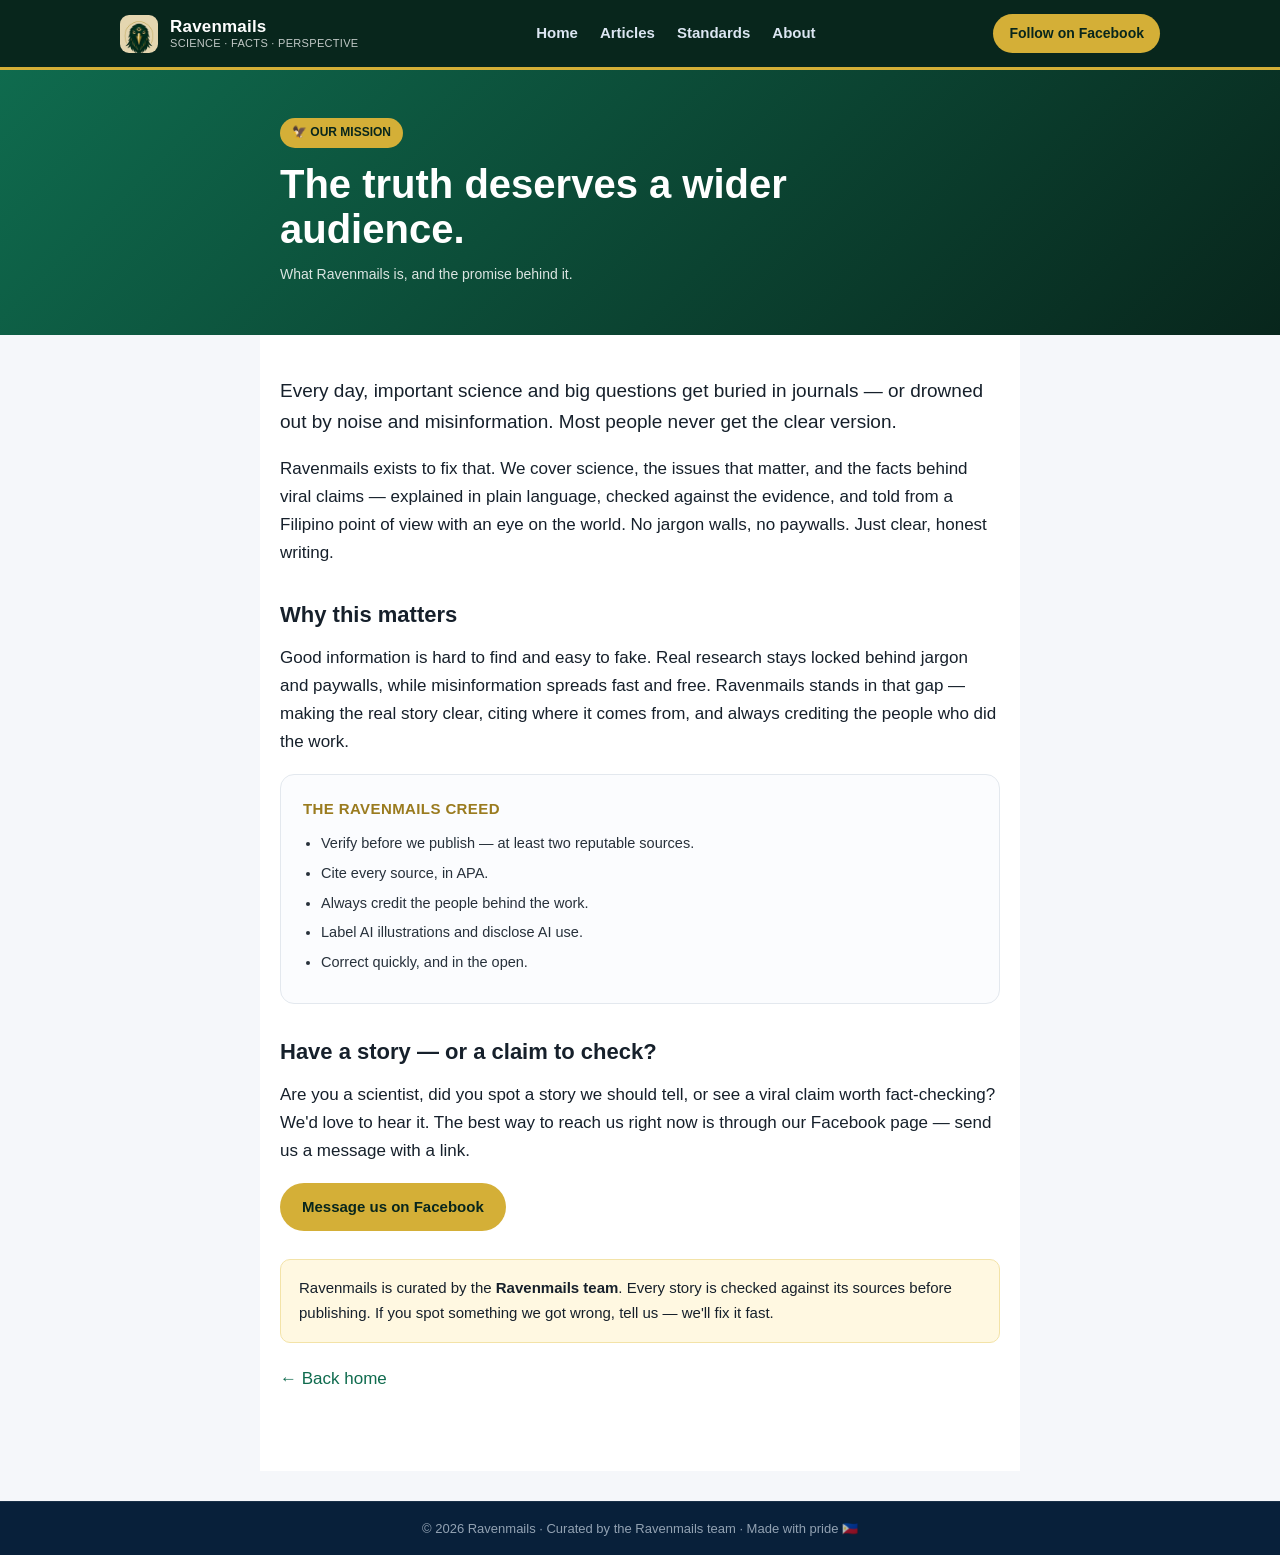
==== about.html @ c240317f "Add Ravenmails site" ====
<!DOCTYPE html>
<html lang="en">
<head>
<meta charset="UTF-8">
<meta name="viewport" content="width=device-width, initial-scale=1.0">
<title>About &amp; Mission — Ravenmails</title>
<meta name="description" content="Why Ravenmails exists: to celebrate Filipino minds advancing science and give Filipino scientists the credit they've earned.">
<link rel="icon" href="[data-uri]">
<link rel="stylesheet" href="styles.css">
</head>
<body>

<header class="site-header">
  <nav class="nav">
    <a class="brand" href="index.html">
      <span class="logo img"><img src="[data-uri]" alt="Ravenmails logo"></span>
      <span class="brand-text"><b>Ravenmails</b><small>SCIENCE · FACTS · PERSPECTIVE</small></span>
    </a>
    <div class="nav-links">
      <a href="index.html">Home</a>
      <a href="index.html#articles">Articles</a>
      <a href="editorial-standards.html">Standards</a>
      <a href="about.html">About</a>
    </div>
    <a class="nav-cta" href="https://www.facebook.com/ravenmails" target="_blank" rel="noopener">Follow on Facebook</a>
  </nav>
</header>

<section class="article-hero">
  <div class="inner">
    <span class="badge">🦅 OUR MISSION</span>
    <h1>The truth deserves a wider audience.</h1>
    <div class="meta">What Ravenmails is, and the promise behind it.</div>
  </div>
</section>

<article class="article-wrap">
  <p class="lead">Every day, important science and big questions get buried in journals — or drowned out by noise and misinformation. Most people never get the clear version.</p>

  <p>Ravenmails exists to fix that. We cover science, the issues that matter, and the facts behind viral claims — explained in plain language, checked against the evidence, and told from a Filipino point of view with an eye on the world. No jargon walls, no paywalls. Just clear, honest writing.</p>

  <h2>Why this matters</h2>
  <p>Good information is hard to find and easy to fake. Real research stays locked behind jargon and paywalls, while misinformation spreads fast and free. Ravenmails stands in that gap — making the real story clear, citing where it comes from, and always crediting the people who did the work.</p>

  <div class="creed" style="background:#fbfcfe;border:1px solid var(--line);color:var(--ink)">
    <h4 style="color:var(--red)">The Ravenmails Creed</h4>
    <ul>
      <li>Verify before we publish — at least two reputable sources.</li>
      <li>Cite every source, in APA.</li>
      <li>Always credit the people behind the work.</li>
      <li>Label AI illustrations and disclose AI use.</li>
      <li>Correct quickly, and in the open.</li>
    </ul>
  </div>

  <h2 id="submit">Have a story — or a claim to check?</h2>
  <p>Are you a scientist, did you spot a story we should tell, or see a viral claim worth fact-checking? We'd love to hear it. The best way to reach us right now is through our Facebook page — send us a message with a link.</p>
  <p><a class="btn btn-gold" href="https://www.facebook.com/ravenmails" target="_blank" rel="noopener">Message us on Facebook</a></p>

  <div class="credit-note" style="margin-top:28px">
    Ravenmails is curated by the <b>Ravenmails team</b>. Every story is checked against its sources before publishing. If you spot something we got wrong, tell us — we'll fix it fast.
  </div>

  <p style="margin-top:20px"><a href="index.html">← Back home</a></p>
</article>

<footer class="site-footer">
  <div class="copyright">© 2026 Ravenmails · Curated by the Ravenmails team · Made with pride 🇵🇭</div>
</footer>

</body>
</html>
---- styles.css ----
/* Pinoy Scientist — shared styles */
:root{
  --navy:#08261c;
  --blue:#0f6b4e;
  --red:#9a7b1f;
  --gold:#d4af37;
  --ink:#16202b;
  --muted:#5b6b7a;
  --paper:#ffffff;
  --bg:#f5f7fa;
  --line:#e3e8ee;
  --radius:14px;
  --shadow:0 6px 24px rgba(11,42,74,.08);
  --maxw:1080px;
  font-synthesis:none;
}
*{box-sizing:border-box}
html{scroll-behavior:smooth}
body{
  margin:0;
  font-family:-apple-system,BlinkMacSystemFont,"Segoe UI",Roboto,Helvetica,Arial,sans-serif;
  color:var(--ink);
  background:var(--bg);
  line-height:1.65;
  -webkit-font-smoothing:antialiased;
}
a{color:var(--blue);text-decoration:none}
a:hover{text-decoration:underline}
img{max-width:100%;display:block}

/* Header */
.site-header{
  position:sticky;top:0;z-index:50;
  background:var(--navy);
  color:#fff;
  border-bottom:3px solid var(--gold);
}
.nav{
  max-width:var(--maxw);margin:0 auto;padding:14px 20px;
  display:flex;align-items:center;justify-content:space-between;gap:16px;
}
.brand{display:flex;align-items:center;gap:12px;color:#fff;font-weight:800;letter-spacing:.2px}
.brand:hover{text-decoration:none}
.logo{
  width:38px;height:38px;border-radius:9px;flex:0 0 auto;
  background:
    radial-gradient(circle at 50% 42%, var(--gold) 0 6px, transparent 7px),
    conic-gradient(from 0deg, var(--blue), var(--red), var(--blue));
  display:grid;place-items:center;box-shadow:inset 0 0 0 2px rgba(255,255,255,.18);
}
.logo span{font-size:18px}
.brand-text{display:flex;flex-direction:column;line-height:1.1}
.brand-text b{font-size:17px}
.brand-text small{font-weight:500;opacity:.75;font-size:11px;letter-spacing:.3px}
.nav-links{display:flex;gap:22px;align-items:center}
.nav-links a{color:#dce6f2;font-weight:600;font-size:15px}
.nav-links a:hover{color:#fff;text-decoration:none}
.nav-cta{
  background:var(--gold);color:var(--navy);padding:8px 16px;border-radius:999px;font-weight:800;font-size:14px;
}
.nav-cta:hover{filter:brightness(1.05);text-decoration:none}

/* Hero */
.hero{
  background:linear-gradient(160deg,var(--navy) 0%,#0c3a2b 55%,#0a4733 100%);
  color:#fff;position:relative;overflow:hidden;
}
.hero::after{
  content:"";position:absolute;right:-120px;top:-120px;width:380px;height:380px;border-radius:50%;
  background:radial-gradient(circle,rgba(252,209,22,.22),transparent 65%);
}
.hero-inner{max-width:var(--maxw);margin:0 auto;padding:64px 20px 70px;position:relative;z-index:1}
.eyebrow{display:inline-block;background:rgba(255,255,255,.12);border:1px solid rgba(255,255,255,.25);
  padding:5px 14px;border-radius:999px;font-size:13px;font-weight:700;letter-spacing:.4px;margin-bottom:18px}
.hero h1{font-size:clamp(30px,5vw,50px);line-height:1.08;margin:0 0 16px;font-weight:850;max-width:18ch}
.hero p{font-size:clamp(16px,2.2vw,20px);max-width:60ch;opacity:.92;margin:0 0 26px}
.hero-actions{display:flex;gap:14px;flex-wrap:wrap}
.btn{display:inline-block;padding:12px 22px;border-radius:999px;font-weight:800;font-size:15px}
.btn-gold{background:var(--gold);color:var(--navy)}
.btn-gold:hover{filter:brightness(1.05);text-decoration:none}
.btn-ghost{border:1.5px solid rgba(255,255,255,.5);color:#fff}
.btn-ghost:hover{background:rgba(255,255,255,.1);text-decoration:none}

/* Sections */
.section{max-width:var(--maxw);margin:0 auto;padding:54px 20px}
.section h2{font-size:clamp(24px,3.4vw,32px);margin:0 0 6px;font-weight:820}
.section .sub{color:var(--muted);margin:0 0 28px;font-size:16px}
.kicker{color:var(--red);font-weight:800;letter-spacing:.6px;text-transform:uppercase;font-size:13px;margin:0 0 6px}

/* Pillars */
.pillars{display:grid;grid-template-columns:repeat(auto-fit,minmax(210px,1fr));gap:16px}
.pillar{background:var(--paper);border:1px solid var(--line);border-radius:var(--radius);padding:22px;box-shadow:var(--shadow)}
.pillar .ic{font-size:24px;margin-bottom:8px}
.pillar h3{margin:0 0 6px;font-size:18px}
.pillar p{margin:0;color:var(--muted);font-size:14.5px}

/* Article cards */
.cards{display:grid;grid-template-columns:repeat(auto-fill,minmax(300px,1fr));gap:22px}
.card{background:var(--paper);border:1px solid var(--line);border-radius:var(--radius);overflow:hidden;box-shadow:var(--shadow);display:flex;flex-direction:column}
.card .thumb{height:140px;background:linear-gradient(135deg,var(--blue),var(--navy));position:relative;display:grid;place-items:center;color:#fff}
.card .thumb .badge{position:absolute;top:12px;left:12px;background:var(--gold);color:var(--navy);font-weight:800;font-size:11px;padding:4px 10px;border-radius:999px}
.card .thumb .emoji{font-size:46px}
.card .body{padding:18px 20px 22px;display:flex;flex-direction:column;gap:8px;flex:1}
.card .date{color:var(--muted);font-size:13px;font-weight:600}
.card h3{margin:0;font-size:19px;line-height:1.25}
.card p{margin:0;color:var(--muted);font-size:14.5px;flex:1}
.card .read{font-weight:800;color:var(--blue);font-size:14px;margin-top:4px}
.card.soon{opacity:.72}
.card.soon .thumb{background:linear-gradient(135deg,#6b7886,#48535f)}

/* Mission band */
.band{background:var(--navy);color:#fff}
.band .section{display:grid;grid-template-columns:1.2fr .8fr;gap:34px;align-items:center}
.band h2{color:#fff}
.band p{opacity:.9}
.creed{background:rgba(255,255,255,.06);border:1px solid rgba(255,255,255,.16);border-radius:var(--radius);padding:22px}
.creed h4{margin:0 0 10px;color:var(--gold);font-size:15px;letter-spacing:.4px;text-transform:uppercase}
.creed ul{margin:0;padding-left:18px}
.creed li{margin:6px 0;font-size:14.5px;opacity:.92}

/* Article page */
.article-wrap{max-width:760px;margin:0 auto;padding:40px 20px 60px;background:var(--paper)}
.article-hero{background:linear-gradient(135deg,var(--blue),var(--navy));color:#fff}
.article-hero .inner{max-width:760px;margin:0 auto;padding:48px 20px}
.article-hero .badge{display:inline-block;background:var(--gold);color:var(--navy);font-weight:800;font-size:12px;padding:5px 12px;border-radius:999px;margin-bottom:14px}
.article-hero h1{font-size:clamp(26px,4.4vw,40px);line-height:1.12;margin:0 0 12px;max-width:24ch}
.article-hero .meta{opacity:.85;font-size:14px}
.article-wrap p{font-size:17px;margin:0 0 18px}
.article-wrap h2{font-size:22px;margin:30px 0 10px}
.article-wrap .lead{font-size:19px;color:var(--ink);font-weight:500}
.scientist{border-left:4px solid var(--gold);background:#fbfcfe;padding:14px 18px;border-radius:0 10px 10px 0;margin:0 0 18px}
.scientist b{color:var(--navy)}
.scientist .aff{color:var(--muted);font-size:14px;font-weight:600}
.sources{border-top:1px solid var(--line);margin-top:30px;padding-top:18px;color:var(--muted);font-size:14px}
.credit-note{background:#fff8e1;border:1px solid #f3e3a8;border-radius:10px;padding:16px 18px;font-size:15px;margin:22px 0}

/* Footer */
.site-footer{background:#08203a;color:#cdd9e6;margin-top:30px}
.footer-inner{max-width:var(--maxw);margin:0 auto;padding:36px 20px;display:flex;flex-wrap:wrap;gap:24px;justify-content:space-between}
.site-footer a{color:#cdd9e6}
.site-footer .tag{max-width:42ch;font-size:14px;opacity:.85}
.site-footer h4{color:#fff;margin:0 0 10px;font-size:15px}
.site-footer ul{list-style:none;margin:0;padding:0}
.site-footer li{margin:6px 0;font-size:14px}
.copyright{border-top:1px solid rgba(255,255,255,.1);text-align:center;padding:16px;font-size:13px;opacity:.7}

/* Disclaimers & references */
.disclaimer{
  background:#f3f6fa;border:1px solid var(--line);border-left:4px solid var(--blue);
  border-radius:0 10px 10px 0;padding:13px 16px;margin:14px 0;font-size:13.5px;color:var(--muted);line-height:1.55;
}
.disclaimer b{color:var(--navy)}
.refs{border-top:1px solid var(--line);margin-top:26px;padding-top:8px}
.refs h2{font-size:20px}
.refs p{font-size:14px;color:#33414f;margin:0 0 12px;padding-left:28px;text-indent:-28px;word-break:break-word}
.refs a{word-break:break-all}

/* Logo image variant */
.logo.img{background:none;box-shadow:none;overflow:hidden;padding:0}
.logo.img img{width:100%;height:100%;object-fit:cover}

@media(max-width:720px){
  .nav-links{display:none}
  .band .section{grid-template-columns:1fr}
}
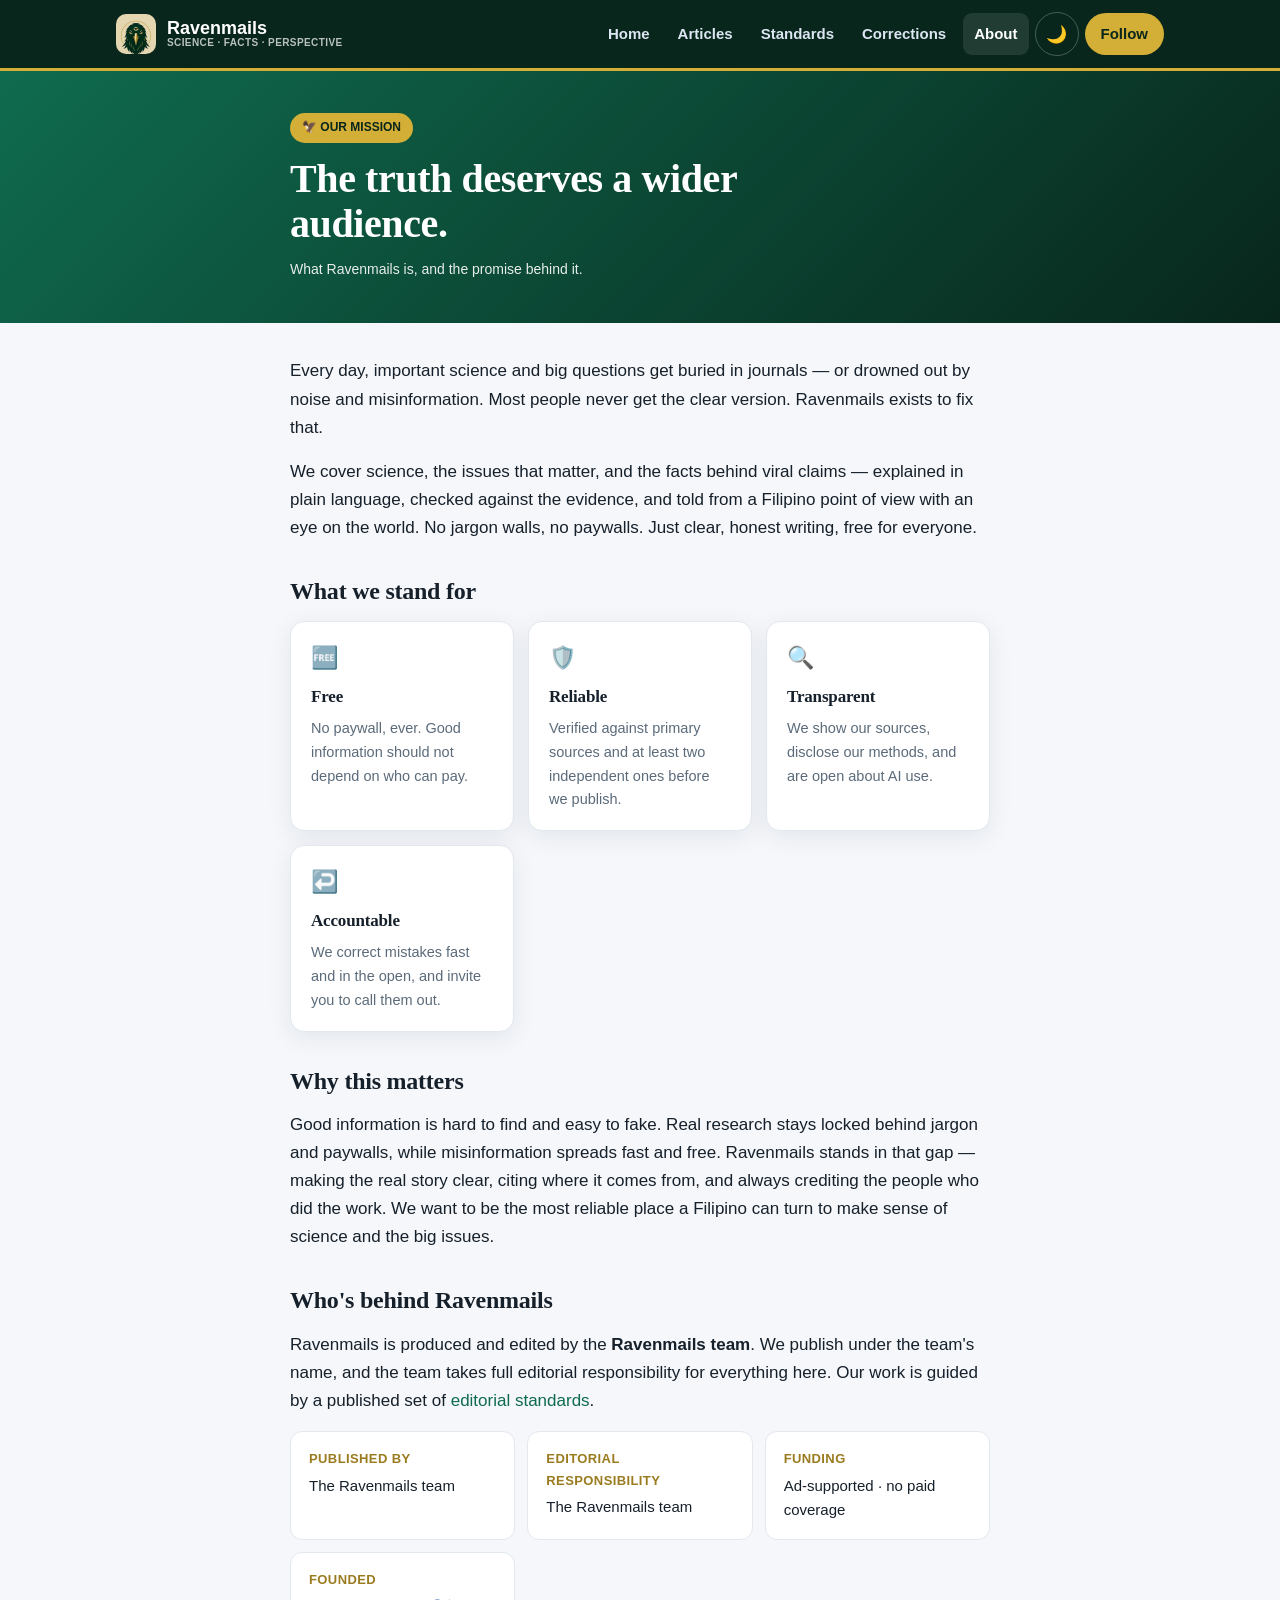
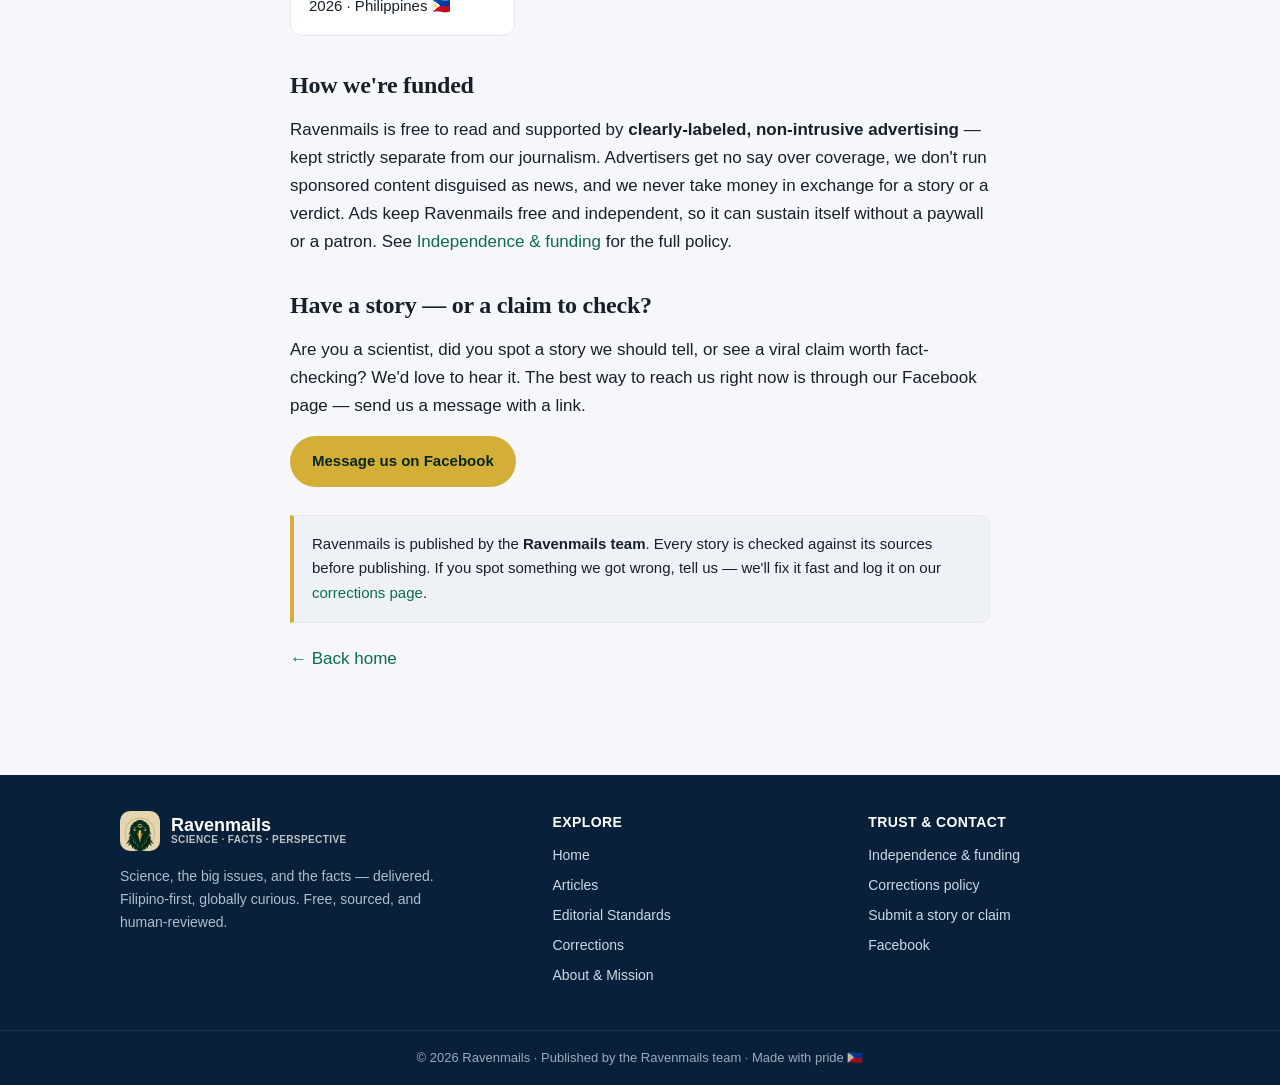
==== commit d978b10f: "Ravenmails v2: mobile-first redesign + installable PWA + ads - Mobile-first responsive layout with w" ====
--- a/about.html
+++ b/about.html
@@ -2,10 +2,16 @@
 <html lang="en">
 <head>
 <meta charset="UTF-8">
-<meta name="viewport" content="width=device-width, initial-scale=1.0">
+<meta name="viewport" content="width=device-width, initial-scale=1.0, viewport-fit=cover">
 <title>About &amp; Mission — Ravenmails</title>
-<meta name="description" content="Why Ravenmails exists: to celebrate Filipino minds advancing science and give Filipino scientists the credit they've earned.">
-<link rel="icon" href="[data-uri]">
+<meta name="description" content="Why Ravenmails exists: free, reliable, transparent, and accountable coverage of science, the big issues, and fact-checks — Filipino-first, globally curious.">
+<link rel="icon" href="assets/favicon.png">
+<link rel="manifest" href="manifest.webmanifest">
+<meta name="theme-color" content="#08261c">
+<link rel="apple-touch-icon" href="assets/apple-touch-icon.png">
+<meta name="apple-mobile-web-app-capable" content="yes">
+<meta name="mobile-web-app-capable" content="yes">
+<meta name="apple-mobile-web-app-title" content="Ravenmails">
 <link rel="stylesheet" href="styles.css">
 </head>
 <body>
@@ -13,17 +19,21 @@
 <header class="site-header">
   <nav class="nav">
     <a class="brand" href="index.html">
-      <span class="logo img"><img src="[data-uri]" alt="Ravenmails logo"></span>
+      <span class="logo img"><img src="assets/logo-320.png" alt="Ravenmails" width="40" height="40"></span>
       <span class="brand-text"><b>Ravenmails</b><small>SCIENCE · FACTS · PERSPECTIVE</small></span>
     </a>
-    <div class="nav-links">
+    <button class="nav-toggle" aria-label="Open menu" aria-expanded="false" aria-controls="nav-menu"><span></span><span></span><span></span></button>
+    <div class="nav-menu" id="nav-menu">
       <a href="index.html">Home</a>
       <a href="index.html#articles">Articles</a>
       <a href="editorial-standards.html">Standards</a>
+      <a href="corrections.html">Corrections</a>
       <a href="about.html">About</a>
+      <button class="theme-toggle" type="button" aria-label="Toggle dark mode">🌙</button>
+      <a class="nav-cta" href="https://www.facebook.com/profile.php?id=61591050557781" target="_blank" rel="noopener">Follow</a>
     </div>
-    <a class="nav-cta" href="https://www.facebook.com/ravenmails" target="_blank" rel="noopener">Follow on Facebook</a>
   </nav>
+  <div class="reading-progress" id="reading-progress"></div>
 </header>
 
 <section class="article-hero">
@@ -34,39 +44,77 @@
   </div>
 </section>
 
-<article class="article-wrap">
-  <p class="lead">Every day, important science and big questions get buried in journals — or drowned out by noise and misinformation. Most people never get the clear version.</p>
+<article class="prose">
+  <p class="lead">Every day, important science and big questions get buried in journals — or drowned out by noise and misinformation. Most people never get the clear version. Ravenmails exists to fix that.</p>
 
-  <p>Ravenmails exists to fix that. We cover science, the issues that matter, and the facts behind viral claims — explained in plain language, checked against the evidence, and told from a Filipino point of view with an eye on the world. No jargon walls, no paywalls. Just clear, honest writing.</p>
+  <p>We cover science, the issues that matter, and the facts behind viral claims — explained in plain language, checked against the evidence, and told from a Filipino point of view with an eye on the world. No jargon walls, no paywalls. Just clear, honest writing, free for everyone.</p>
+
+  <h2>What we stand for</h2>
+  <div class="feature-grid">
+    <div class="feature"><div class="ic">🆓</div><h3>Free</h3><p>No paywall, ever. Good information should not depend on who can pay.</p></div>
+    <div class="feature"><div class="ic">🛡️</div><h3>Reliable</h3><p>Verified against primary sources and at least two independent ones before we publish.</p></div>
+    <div class="feature"><div class="ic">🔍</div><h3>Transparent</h3><p>We show our sources, disclose our methods, and are open about AI use.</p></div>
+    <div class="feature"><div class="ic">↩️</div><h3>Accountable</h3><p>We correct mistakes fast and in the open, and invite you to call them out.</p></div>
+  </div>
 
   <h2>Why this matters</h2>
-  <p>Good information is hard to find and easy to fake. Real research stays locked behind jargon and paywalls, while misinformation spreads fast and free. Ravenmails stands in that gap — making the real story clear, citing where it comes from, and always crediting the people who did the work.</p>
+  <p>Good information is hard to find and easy to fake. Real research stays locked behind jargon and paywalls, while misinformation spreads fast and free. Ravenmails stands in that gap — making the real story clear, citing where it comes from, and always crediting the people who did the work. We want to be the most reliable place a Filipino can turn to make sense of science and the big issues.</p>
 
-  <div class="creed" style="background:#fbfcfe;border:1px solid var(--line);color:var(--ink)">
-    <h4 style="color:var(--red)">The Ravenmails Creed</h4>
-    <ul>
-      <li>Verify before we publish — at least two reputable sources.</li>
-      <li>Cite every source, in APA.</li>
-      <li>Always credit the people behind the work.</li>
-      <li>Label AI illustrations and disclose AI use.</li>
-      <li>Correct quickly, and in the open.</li>
-    </ul>
+  <h2>Who's behind Ravenmails</h2>
+  <p>Ravenmails is produced and edited by the <b>Ravenmails team</b>. We publish under the team's name, and the team takes full editorial responsibility for everything here. Our work is guided by a published set of <a href="editorial-standards.html">editorial standards</a>.</p>
+  <div class="masthead">
+    <div class="mast-card"><h4>Published by</h4><p>The Ravenmails team</p></div>
+    <div class="mast-card"><h4>Editorial responsibility</h4><p>The Ravenmails team</p></div>
+    <div class="mast-card"><h4>Funding</h4><p>Ad-supported · no paid coverage</p></div>
+    <div class="mast-card"><h4>Founded</h4><p>2026 · Philippines 🇵🇭</p></div>
   </div>
+
+  <h2>How we're funded</h2>
+  <p>Ravenmails is free to read and supported by <b>clearly-labeled, non-intrusive advertising</b> — kept strictly separate from our journalism. Advertisers get no say over coverage, we don't run sponsored content disguised as news, and we never take money in exchange for a story or a verdict. Ads keep Ravenmails free and independent, so it can sustain itself without a paywall or a patron. See <a href="editorial-standards.html#independence">Independence &amp; funding</a> for the full policy.</p>
 
   <h2 id="submit">Have a story — or a claim to check?</h2>
   <p>Are you a scientist, did you spot a story we should tell, or see a viral claim worth fact-checking? We'd love to hear it. The best way to reach us right now is through our Facebook page — send us a message with a link.</p>
-  <p><a class="btn btn-gold" href="https://www.facebook.com/ravenmails" target="_blank" rel="noopener">Message us on Facebook</a></p>
+  <p><a class="btn btn-gold" href="https://www.facebook.com/profile.php?id=61591050557781" target="_blank" rel="noopener">Message us on Facebook</a></p>
 
   <div class="credit-note" style="margin-top:28px">
-    Ravenmails is curated by the <b>Ravenmails team</b>. Every story is checked against its sources before publishing. If you spot something we got wrong, tell us — we'll fix it fast.
+    Ravenmails is published by the <b>Ravenmails team</b>. Every story is checked against its sources before publishing. If you spot something we got wrong, tell us — we'll fix it fast and log it on our <a href="corrections.html">corrections page</a>.
   </div>
 
   <p style="margin-top:20px"><a href="index.html">← Back home</a></p>
 </article>
 
 <footer class="site-footer">
-  <div class="copyright">© 2026 Ravenmails · Curated by the Ravenmails team · Made with pride 🇵🇭</div>
+  <div class="footer-inner">
+    <div>
+      <a class="brand" href="index.html" style="color:#fff">
+        <span class="logo img"><img src="assets/logo-320.png" alt="Ravenmails" width="40" height="40"></span>
+        <span class="brand-text"><b>Ravenmails</b><small>SCIENCE · FACTS · PERSPECTIVE</small></span>
+      </a>
+      <p class="tag">Science, the big issues, and the facts — delivered. Filipino-first, globally curious. Free, sourced, and human-reviewed.</p>
+    </div>
+    <div>
+      <h4>Explore</h4>
+      <ul>
+        <li><a href="index.html">Home</a></li>
+        <li><a href="index.html#articles">Articles</a></li>
+        <li><a href="editorial-standards.html">Editorial Standards</a></li>
+        <li><a href="corrections.html">Corrections</a></li>
+        <li><a href="about.html">About &amp; Mission</a></li>
+      </ul>
+    </div>
+    <div>
+      <h4>Trust &amp; contact</h4>
+      <ul>
+        <li><a href="editorial-standards.html#independence">Independence &amp; funding</a></li>
+        <li><a href="editorial-standards.html#corrections-policy">Corrections policy</a></li>
+        <li><a href="about.html#submit">Submit a story or claim</a></li>
+        <li><a href="https://www.facebook.com/profile.php?id=61591050557781" target="_blank" rel="noopener">Facebook</a></li>
+      </ul>
+    </div>
+  </div>
+  <div class="copyright">© <span data-year>2026</span> Ravenmails · Published by the Ravenmails team · Made with pride 🇵🇭</div>
 </footer>
 
+<script src="site.js"></script>
 </body>
 </html>
--- a/styles.css
+++ b/styles.css
@@ -1,21 +1,81 @@
-/* Pinoy Scientist — shared styles */
+/* ============================================================
+   Ravenmails — site styles (mobile-first, dark-mode aware, app-ready)
+   Brand: deep emerald #08261c / #0f6b4e + gold #d4af37
+   ============================================================ */
+
 :root{
-  --navy:#08261c;
-  --blue:#0f6b4e;
-  --red:#9a7b1f;
-  --gold:#d4af37;
+  --navy:#08261c;        /* deepest emerald */
+  --emerald:#0f6b4e;     /* primary green */
+  --emerald-2:#0a4733;
+  --accent:#9a7b1f;      /* dark gold (kicker text) */
+  --gold:#d4af37;        /* brand gold */
+  --gold-soft:#f3e3a8;
+
+  /* Light theme tokens */
   --ink:#16202b;
   --muted:#5b6b7a;
   --paper:#ffffff;
   --bg:#f5f7fa;
+  --bg-2:#eef2f7;
   --line:#e3e8ee;
+  --header-bg:#08261c;
+  --header-ink:#ffffff;
+  --header-ink-dim:#dce6f2;
+  --footer-bg:#08203a;
+  --footer-ink:#cdd9e6;
+  --chip-bg:#eef2f7;
+  --card-bg:#ffffff;
+  --shadow:0 6px 24px rgba(11,42,74,.08);
+  --shadow-lg:0 18px 50px rgba(11,42,74,.16);
+
   --radius:14px;
-  --shadow:0 6px 24px rgba(11,42,74,.08);
+  --radius-sm:10px;
   --maxw:1080px;
+  --maxw-read:740px;
+  --tap:44px;            /* min touch target */
   font-synthesis:none;
-}
+  color-scheme:light;
+}
+
+/* Dark theme — auto (system) unless the user forces light */
+@media (prefers-color-scheme: dark){
+  :root:not([data-theme="light"]){
+    --ink:#e9eef3;
+    --muted:#9fb0c0;
+    --paper:#0f1814;
+    --bg:#0a120f;
+    --bg-2:#0e1a15;
+    --line:#22302a;
+    --header-bg:#061a13;
+    --footer-bg:#061a13;
+    --footer-ink:#b9c8d6;
+    --chip-bg:#13211b;
+    --card-bg:#0f1c16;
+    --shadow:0 6px 24px rgba(0,0,0,.5);
+    --shadow-lg:0 18px 50px rgba(0,0,0,.6);
+    color-scheme:dark;
+  }
+}
+/* Dark theme — forced by toggle */
+:root[data-theme="dark"]{
+  --ink:#e9eef3;
+  --muted:#9fb0c0;
+  --paper:#0f1814;
+  --bg:#0a120f;
+  --bg-2:#0e1a15;
+  --line:#22302a;
+  --header-bg:#061a13;
+  --footer-bg:#061a13;
+  --footer-ink:#b9c8d6;
+  --chip-bg:#13211b;
+  --card-bg:#0f1c16;
+  --shadow:0 6px 24px rgba(0,0,0,.5);
+  --shadow-lg:0 18px 50px rgba(0,0,0,.6);
+  color-scheme:dark;
+}
+
 *{box-sizing:border-box}
-html{scroll-behavior:smooth}
+html{scroll-behavior:smooth;-webkit-text-size-adjust:100%}
 body{
   margin:0;
   font-family:-apple-system,BlinkMacSystemFont,"Segoe UI",Roboto,Helvetica,Arial,sans-serif;
@@ -23,143 +83,270 @@
   background:var(--bg);
   line-height:1.65;
   -webkit-font-smoothing:antialiased;
-}
-a{color:var(--blue);text-decoration:none}
+  overflow-wrap:break-word;
+}
+h1,h2,h3,h4{font-family:Georgia,"Times New Roman","Iowan Old Style",serif;letter-spacing:-.01em}
+a{color:var(--emerald);text-decoration:none}
 a:hover{text-decoration:underline}
 img{max-width:100%;display:block}
-
-/* Header */
+:focus-visible{outline:3px solid var(--gold);outline-offset:2px;border-radius:6px}
+
+/* ---------- Header / nav ---------- */
 .site-header{
-  position:sticky;top:0;z-index:50;
-  background:var(--navy);
-  color:#fff;
+  position:sticky;top:0;z-index:60;
+  background:var(--header-bg);
+  color:var(--header-ink);
   border-bottom:3px solid var(--gold);
+  padding-top:env(safe-area-inset-top);
 }
 .nav{
-  max-width:var(--maxw);margin:0 auto;padding:14px 20px;
-  display:flex;align-items:center;justify-content:space-between;gap:16px;
-}
-.brand{display:flex;align-items:center;gap:12px;color:#fff;font-weight:800;letter-spacing:.2px}
+  max-width:var(--maxw);margin:0 auto;
+  padding:12px max(16px,env(safe-area-inset-left)) 12px max(16px,env(safe-area-inset-right));
+  display:flex;align-items:center;gap:12px;
+}
+.brand{display:flex;align-items:center;gap:11px;color:var(--header-ink);font-weight:800;margin-right:auto}
 .brand:hover{text-decoration:none}
-.logo{
-  width:38px;height:38px;border-radius:9px;flex:0 0 auto;
-  background:
-    radial-gradient(circle at 50% 42%, var(--gold) 0 6px, transparent 7px),
-    conic-gradient(from 0deg, var(--blue), var(--red), var(--blue));
-  display:grid;place-items:center;box-shadow:inset 0 0 0 2px rgba(255,255,255,.18);
-}
-.logo span{font-size:18px}
-.brand-text{display:flex;flex-direction:column;line-height:1.1}
-.brand-text b{font-size:17px}
-.brand-text small{font-weight:500;opacity:.75;font-size:11px;letter-spacing:.3px}
-.nav-links{display:flex;gap:22px;align-items:center}
-.nav-links a{color:#dce6f2;font-weight:600;font-size:15px}
-.nav-links a:hover{color:#fff;text-decoration:none}
+.logo{width:40px;height:40px;border-radius:10px;flex:0 0 auto;overflow:hidden;background:#08261c}
+.logo.img{padding:0;box-shadow:none}
+.logo.img img{width:100%;height:100%;object-fit:cover}
+.brand-text{display:flex;flex-direction:column;line-height:1.05}
+.brand-text b{font-family:inherit;font-size:18px}
+.brand-text small{font-family:-apple-system,sans-serif;font-weight:600;opacity:.72;font-size:10px;letter-spacing:.4px}
+
+.nav-toggle{
+  display:inline-flex;flex-direction:column;justify-content:center;gap:5px;
+  width:var(--tap);height:var(--tap);border:0;background:transparent;cursor:pointer;padding:10px;border-radius:10px;
+}
+.nav-toggle span{display:block;height:2px;width:100%;background:#fff;border-radius:2px;transition:transform .25s,opacity .2s}
+.nav-toggle[aria-expanded="true"] span:nth-child(1){transform:translateY(7px) rotate(45deg)}
+.nav-toggle[aria-expanded="true"] span:nth-child(2){opacity:0}
+.nav-toggle[aria-expanded="true"] span:nth-child(3){transform:translateY(-7px) rotate(-45deg)}
+
+.nav-menu{
+  display:flex;align-items:center;gap:6px;
+}
+.nav-menu a{
+  color:var(--header-ink-dim);font-weight:600;font-size:15px;padding:9px 11px;border-radius:9px;
+}
+.nav-menu a:hover,.nav-menu a[aria-current="page"]{color:#fff;background:rgba(255,255,255,.10);text-decoration:none}
 .nav-cta{
-  background:var(--gold);color:var(--navy);padding:8px 16px;border-radius:999px;font-weight:800;font-size:14px;
-}
-.nav-cta:hover{filter:brightness(1.05);text-decoration:none}
-
-/* Hero */
-.hero{
-  background:linear-gradient(160deg,var(--navy) 0%,#0c3a2b 55%,#0a4733 100%);
-  color:#fff;position:relative;overflow:hidden;
-}
-.hero::after{
-  content:"";position:absolute;right:-120px;top:-120px;width:380px;height:380px;border-radius:50%;
-  background:radial-gradient(circle,rgba(252,209,22,.22),transparent 65%);
-}
-.hero-inner{max-width:var(--maxw);margin:0 auto;padding:64px 20px 70px;position:relative;z-index:1}
-.eyebrow{display:inline-block;background:rgba(255,255,255,.12);border:1px solid rgba(255,255,255,.25);
-  padding:5px 14px;border-radius:999px;font-size:13px;font-weight:700;letter-spacing:.4px;margin-bottom:18px}
-.hero h1{font-size:clamp(30px,5vw,50px);line-height:1.08;margin:0 0 16px;font-weight:850;max-width:18ch}
-.hero p{font-size:clamp(16px,2.2vw,20px);max-width:60ch;opacity:.92;margin:0 0 26px}
-.hero-actions{display:flex;gap:14px;flex-wrap:wrap}
-.btn{display:inline-block;padding:12px 22px;border-radius:999px;font-weight:800;font-size:15px}
+  background:var(--gold)!important;color:var(--navy)!important;padding:9px 16px!important;border-radius:999px!important;font-weight:800!important;
+}
+.nav-cta:hover{filter:brightness(1.06)}
+.theme-toggle{
+  width:var(--tap);height:var(--tap);min-width:var(--tap);border:1px solid rgba(255,255,255,.25);background:transparent;color:#fff;
+  border-radius:999px;cursor:pointer;font-size:17px;line-height:1;display:inline-grid;place-items:center;
+}
+.theme-toggle:hover{background:rgba(255,255,255,.12)}
+
+/* reading progress (article pages) */
+.reading-progress{height:0;background:var(--gold);width:0;transition:width .1s linear}
+body.is-article .reading-progress{height:3px}
+
+/* Mobile nav */
+@media (max-width:820px){
+  .nav-menu{
+    position:fixed;inset:0 0 0 auto;top:0;width:min(82vw,340px);
+    flex-direction:column;align-items:stretch;gap:4px;
+    background:var(--header-bg);border-left:3px solid var(--gold);
+    padding:calc(env(safe-area-inset-top) + 76px) 18px 28px;
+    transform:translateX(100%);transition:transform .28s ease;box-shadow:var(--shadow-lg);
+    overflow-y:auto;
+  }
+  .nav-menu.open{transform:translateX(0)}
+  .nav-menu a{font-size:17px;padding:13px 12px}
+  .nav-cta{text-align:center;margin-top:8px}
+  .theme-toggle{align-self:flex-start;margin-top:6px}
+  .nav-backdrop{position:fixed;inset:0;background:rgba(0,0,0,.45);z-index:55;opacity:0;visibility:hidden;transition:opacity .25s}
+  .nav-backdrop.open{opacity:1;visibility:visible}
+}
+@media (min-width:821px){
+  .nav-toggle{display:none}
+  .nav-backdrop{display:none}
+}
+
+/* ---------- Buttons ---------- */
+.btn{display:inline-block;padding:13px 22px;border-radius:999px;font-weight:800;font-size:15px;text-align:center;cursor:pointer;border:0}
 .btn-gold{background:var(--gold);color:var(--navy)}
-.btn-gold:hover{filter:brightness(1.05);text-decoration:none}
-.btn-ghost{border:1.5px solid rgba(255,255,255,.5);color:#fff}
-.btn-ghost:hover{background:rgba(255,255,255,.1);text-decoration:none}
-
-/* Sections */
-.section{max-width:var(--maxw);margin:0 auto;padding:54px 20px}
-.section h2{font-size:clamp(24px,3.4vw,32px);margin:0 0 6px;font-weight:820}
-.section .sub{color:var(--muted);margin:0 0 28px;font-size:16px}
-.kicker{color:var(--red);font-weight:800;letter-spacing:.6px;text-transform:uppercase;font-size:13px;margin:0 0 6px}
-
-/* Pillars */
-.pillars{display:grid;grid-template-columns:repeat(auto-fit,minmax(210px,1fr));gap:16px}
-.pillar{background:var(--paper);border:1px solid var(--line);border-radius:var(--radius);padding:22px;box-shadow:var(--shadow)}
+.btn-gold:hover{filter:brightness(1.06);text-decoration:none}
+.btn-ghost{border:1.5px solid rgba(255,255,255,.55);color:#fff;background:transparent}
+.btn-ghost:hover{background:rgba(255,255,255,.12);text-decoration:none}
+.btn-outline{border:1.5px solid var(--emerald);color:var(--emerald);background:transparent}
+.btn-outline:hover{background:var(--emerald);color:#fff;text-decoration:none}
+
+/* ---------- Hero ---------- */
+.hero{background:linear-gradient(160deg,var(--navy) 0%,var(--emerald-2) 55%,#0a4733 100%);color:#fff;position:relative;overflow:hidden}
+.hero::after{content:"";position:absolute;right:-120px;top:-120px;width:380px;height:380px;border-radius:50%;background:radial-gradient(circle,rgba(212,175,55,.22),transparent 65%)}
+.hero-inner{max-width:var(--maxw);margin:0 auto;padding:56px 20px 60px;position:relative;z-index:1}
+.eyebrow{display:inline-block;background:rgba(255,255,255,.12);border:1px solid rgba(255,255,255,.25);padding:6px 14px;border-radius:999px;font-size:12.5px;font-weight:700;letter-spacing:.4px;margin-bottom:16px;font-family:-apple-system,sans-serif}
+.hero h1{font-size:clamp(32px,7vw,52px);line-height:1.05;margin:0 0 16px;font-weight:800;max-width:16ch}
+.hero p{font-size:clamp(16px,2.4vw,20px);max-width:60ch;opacity:.93;margin:0 0 26px;line-height:1.55}
+.hero-actions{display:flex;gap:12px;flex-wrap:wrap}
+
+/* trust bar under hero */
+.trust-bar{background:var(--paper);border-bottom:1px solid var(--line)}
+.trust-bar .inner{max-width:var(--maxw);margin:0 auto;padding:16px 20px;display:flex;flex-wrap:wrap;gap:10px 22px;justify-content:center;align-items:center}
+.trust-item{display:inline-flex;align-items:center;gap:8px;color:var(--muted);font-size:13.5px;font-weight:600}
+.trust-item b{color:var(--ink)}
+.trust-item .tic{color:var(--emerald);font-size:16px}
+
+/* ---------- Sections ---------- */
+.section{max-width:var(--maxw);margin:0 auto;padding:48px 20px}
+.section h2{font-size:clamp(24px,5vw,32px);margin:0 0 6px;font-weight:800}
+.section .sub{color:var(--muted);margin:0 0 26px;font-size:16px}
+.kicker{color:var(--accent);font-weight:800;letter-spacing:.6px;text-transform:uppercase;font-size:12.5px;margin:0 0 6px;font-family:-apple-system,sans-serif}
+
+/* ---------- Pillars ---------- */
+.pillars{display:grid;grid-template-columns:repeat(auto-fit,minmax(200px,1fr));gap:14px}
+.pillar{background:var(--card-bg);border:1px solid var(--line);border-radius:var(--radius);padding:20px;box-shadow:var(--shadow)}
 .pillar .ic{font-size:24px;margin-bottom:8px}
 .pillar h3{margin:0 0 6px;font-size:18px}
 .pillar p{margin:0;color:var(--muted);font-size:14.5px}
 
-/* Article cards */
-.cards{display:grid;grid-template-columns:repeat(auto-fill,minmax(300px,1fr));gap:22px}
-.card{background:var(--paper);border:1px solid var(--line);border-radius:var(--radius);overflow:hidden;box-shadow:var(--shadow);display:flex;flex-direction:column}
-.card .thumb{height:140px;background:linear-gradient(135deg,var(--blue),var(--navy));position:relative;display:grid;place-items:center;color:#fff}
-.card .thumb .badge{position:absolute;top:12px;left:12px;background:var(--gold);color:var(--navy);font-weight:800;font-size:11px;padding:4px 10px;border-radius:999px}
+/* ---------- Article cards ---------- */
+.cards{display:grid;grid-template-columns:repeat(auto-fill,minmax(280px,1fr));gap:20px}
+.card{background:var(--card-bg);border:1px solid var(--line);border-radius:var(--radius);overflow:hidden;box-shadow:var(--shadow);display:flex;flex-direction:column;transition:transform .15s,box-shadow .15s}
+.card:hover{transform:translateY(-3px);box-shadow:var(--shadow-lg);text-decoration:none}
+.card .thumb{height:140px;background:linear-gradient(135deg,var(--emerald),var(--navy));position:relative;display:grid;place-items:center;color:#fff}
+.card .thumb .badge{position:absolute;top:12px;left:12px;background:var(--gold);color:var(--navy);font-weight:800;font-size:11px;padding:4px 10px;border-radius:999px;font-family:-apple-system,sans-serif}
 .card .thumb .emoji{font-size:46px}
-.card .body{padding:18px 20px 22px;display:flex;flex-direction:column;gap:8px;flex:1}
-.card .date{color:var(--muted);font-size:13px;font-weight:600}
+.card .body{padding:16px 18px 20px;display:flex;flex-direction:column;gap:8px;flex:1}
+.card .date{color:var(--muted);font-size:13px;font-weight:600;font-family:-apple-system,sans-serif}
 .card h3{margin:0;font-size:19px;line-height:1.25}
 .card p{margin:0;color:var(--muted);font-size:14.5px;flex:1}
-.card .read{font-weight:800;color:var(--blue);font-size:14px;margin-top:4px}
-.card.soon{opacity:.72}
-.card.soon .thumb{background:linear-gradient(135deg,#6b7886,#48535f)}
-
-/* Mission band */
+.card .read{font-weight:800;color:var(--emerald);font-size:14px;margin-top:4px;font-family:-apple-system,sans-serif}
+
+/* ---------- Mission band ---------- */
 .band{background:var(--navy);color:#fff}
-.band .section{display:grid;grid-template-columns:1.2fr .8fr;gap:34px;align-items:center}
+.band .section{display:grid;grid-template-columns:1.2fr .8fr;gap:30px;align-items:center}
 .band h2{color:#fff}
-.band p{opacity:.9}
+.band p{opacity:.92}
 .creed{background:rgba(255,255,255,.06);border:1px solid rgba(255,255,255,.16);border-radius:var(--radius);padding:22px}
-.creed h4{margin:0 0 10px;color:var(--gold);font-size:15px;letter-spacing:.4px;text-transform:uppercase}
+.creed h4{margin:0 0 10px;color:var(--gold);font-size:14px;letter-spacing:.4px;text-transform:uppercase;font-family:-apple-system,sans-serif}
 .creed ul{margin:0;padding-left:18px}
-.creed li{margin:6px 0;font-size:14.5px;opacity:.92}
-
-/* Article page */
-.article-wrap{max-width:760px;margin:0 auto;padding:40px 20px 60px;background:var(--paper)}
-.article-hero{background:linear-gradient(135deg,var(--blue),var(--navy));color:#fff}
-.article-hero .inner{max-width:760px;margin:0 auto;padding:48px 20px}
-.article-hero .badge{display:inline-block;background:var(--gold);color:var(--navy);font-weight:800;font-size:12px;padding:5px 12px;border-radius:999px;margin-bottom:14px}
-.article-hero h1{font-size:clamp(26px,4.4vw,40px);line-height:1.12;margin:0 0 12px;max-width:24ch}
-.article-hero .meta{opacity:.85;font-size:14px}
-.article-wrap p{font-size:17px;margin:0 0 18px}
-.article-wrap h2{font-size:22px;margin:30px 0 10px}
+.creed li{margin:7px 0;font-size:14.5px;opacity:.95}
+
+/* ---------- Article page ---------- */
+.article-hero{background:linear-gradient(135deg,var(--emerald),var(--navy));color:#fff}
+.article-hero .inner{max-width:var(--maxw-read);margin:0 auto;padding:42px 20px}
+.article-hero .badge{display:inline-block;background:var(--gold);color:var(--navy);font-weight:800;font-size:12px;padding:5px 12px;border-radius:999px;margin-bottom:14px;font-family:-apple-system,sans-serif}
+.article-hero h1{font-size:clamp(26px,6vw,40px);line-height:1.12;margin:0 0 12px;max-width:24ch}
+.article-hero .meta{opacity:.9;font-size:14px;display:flex;flex-wrap:wrap;gap:6px 14px;align-items:center;font-family:-apple-system,sans-serif}
+.article-hero .meta .rt::before{content:"·";margin-right:14px;opacity:.6}
+.article-wrap{max-width:var(--maxw-read);margin:0 auto;padding:34px 20px 56px;background:var(--paper)}
+.article-wrap p{font-size:17.5px;margin:0 0 18px;line-height:1.72}
+.article-wrap h2{font-size:23px;margin:32px 0 10px}
+.article-wrap h3{font-size:19px;margin:24px 0 8px}
+.article-wrap img{border-radius:12px;margin:18px 0}
 .article-wrap .lead{font-size:19px;color:var(--ink);font-weight:500}
-.scientist{border-left:4px solid var(--gold);background:#fbfcfe;padding:14px 18px;border-radius:0 10px 10px 0;margin:0 0 18px}
-.scientist b{color:var(--navy)}
+.article-wrap blockquote{margin:18px 0;padding:6px 18px;border-left:4px solid var(--gold);color:var(--muted);font-style:italic}
+
+/* share bar */
+.share-bar{display:flex;flex-wrap:wrap;gap:10px;align-items:center;margin:8px 0 4px;font-family:-apple-system,sans-serif}
+.share-bar .lbl{font-size:13px;color:var(--muted);font-weight:700;margin-right:2px}
+.share-btn{display:inline-flex;align-items:center;gap:7px;min-height:40px;padding:8px 15px;border-radius:999px;border:1px solid var(--line);background:var(--card-bg);color:var(--ink);font-weight:700;font-size:14px;cursor:pointer}
+.share-btn:hover{border-color:var(--emerald);color:var(--emerald);text-decoration:none}
+.share-btn.copied{border-color:var(--emerald);color:var(--emerald)}
+
+.scientist{border-left:4px solid var(--gold);background:var(--bg-2);padding:14px 18px;border-radius:0 10px 10px 0;margin:0 0 18px}
+.scientist b{color:var(--emerald)}
 .scientist .aff{color:var(--muted);font-size:14px;font-weight:600}
 .sources{border-top:1px solid var(--line);margin-top:30px;padding-top:18px;color:var(--muted);font-size:14px}
-.credit-note{background:#fff8e1;border:1px solid #f3e3a8;border-radius:10px;padding:16px 18px;font-size:15px;margin:22px 0}
-
-/* Footer */
-.site-footer{background:#08203a;color:#cdd9e6;margin-top:30px}
-.footer-inner{max-width:var(--maxw);margin:0 auto;padding:36px 20px;display:flex;flex-wrap:wrap;gap:24px;justify-content:space-between}
-.site-footer a{color:#cdd9e6}
-.site-footer .tag{max-width:42ch;font-size:14px;opacity:.85}
-.site-footer h4{color:#fff;margin:0 0 10px;font-size:15px}
-.site-footer ul{list-style:none;margin:0;padding:0}
-.site-footer li{margin:6px 0;font-size:14px}
-.copyright{border-top:1px solid rgba(255,255,255,.1);text-align:center;padding:16px;font-size:13px;opacity:.7}
-
-/* Disclaimers & references */
-.disclaimer{
-  background:#f3f6fa;border:1px solid var(--line);border-left:4px solid var(--blue);
-  border-radius:0 10px 10px 0;padding:13px 16px;margin:14px 0;font-size:13.5px;color:var(--muted);line-height:1.55;
-}
-.disclaimer b{color:var(--navy)}
+.credit-note{background:var(--chip-bg);border:1px solid var(--line);border-left:4px solid var(--gold);border-radius:0 10px 10px 0;padding:16px 18px;font-size:15px;margin:22px 0}
+
+/* disclaimers & references (from drive.js) */
+.disclaimer{background:var(--bg-2);border:1px solid var(--line);border-left:4px solid var(--emerald);border-radius:0 10px 10px 0;padding:13px 16px;margin:14px 0;font-size:13.5px;color:var(--muted);line-height:1.55}
+.disclaimer b{color:var(--emerald)}
 .refs{border-top:1px solid var(--line);margin-top:26px;padding-top:8px}
 .refs h2{font-size:20px}
-.refs p{font-size:14px;color:#33414f;margin:0 0 12px;padding-left:28px;text-indent:-28px;word-break:break-word}
+.refs p{font-size:14px;color:var(--muted);margin:0 0 12px;padding-left:28px;text-indent:-28px;word-break:break-word}
 .refs a{word-break:break-all}
 
-/* Logo image variant */
-.logo.img{background:none;box-shadow:none;overflow:hidden;padding:0}
-.logo.img img{width:100%;height:100%;object-fit:cover}
-
-@media(max-width:720px){
-  .nav-links{display:none}
+/* ---------- Generic prose blocks (standards/about/corrections) ---------- */
+.prose{max-width:var(--maxw-read);margin:0 auto;padding:34px 20px 56px}
+.prose p{font-size:17px;margin:0 0 16px}
+.prose h2{font-size:24px;margin:30px 0 10px}
+.prose h3{font-size:19px;margin:22px 0 6px}
+.prose ul{padding-left:20px}
+.prose li{margin:6px 0}
+
+/* verdict scale */
+.verdicts{display:grid;grid-template-columns:repeat(auto-fit,minmax(150px,1fr));gap:10px;margin:14px 0 6px}
+.verdict{border:1px solid var(--line);border-radius:12px;padding:12px 14px;background:var(--card-bg)}
+.verdict b{display:block;font-family:-apple-system,sans-serif;font-size:14px;margin-bottom:2px}
+.verdict span{font-size:13px;color:var(--muted)}
+.verdict.v-true{border-left:5px solid #1f9d57}
+.verdict.v-mtrue{border-left:5px solid #7fb800}
+.verdict.v-mislead{border-left:5px solid #e8a33d}
+.verdict.v-false{border-left:5px solid #d6453d}
+.verdict.v-unproven{border-left:5px solid #8a8f98}
+
+/* feature/trust grid */
+.feature-grid{display:grid;grid-template-columns:repeat(auto-fit,minmax(220px,1fr));gap:14px;margin:8px 0}
+.feature{background:var(--card-bg);border:1px solid var(--line);border-radius:var(--radius);padding:18px 20px;box-shadow:var(--shadow)}
+.feature .ic{font-size:22px;margin-bottom:6px}
+.feature h3{margin:0 0 6px;font-size:17px}
+.feature p{margin:0;color:var(--muted);font-size:14.5px}
+
+/* masthead */
+.masthead{display:grid;grid-template-columns:repeat(auto-fit,minmax(220px,1fr));gap:12px;margin:10px 0}
+.mast-card{background:var(--card-bg);border:1px solid var(--line);border-radius:12px;padding:16px 18px}
+.mast-card h4{margin:0 0 4px;font-family:-apple-system,sans-serif;font-size:13px;text-transform:uppercase;letter-spacing:.4px;color:var(--accent)}
+.mast-card p{margin:0;font-size:15px}
+
+/* corrections log */
+.correction{border:1px solid var(--line);border-left:4px solid var(--gold);border-radius:0 10px 10px 0;background:var(--card-bg);padding:14px 16px;margin:12px 0}
+.correction .when{font-family:-apple-system,sans-serif;font-size:12.5px;color:var(--muted);font-weight:700}
+.correction p{margin:6px 0 0;font-size:15px}
+.empty-log{background:var(--bg-2);border:1px dashed var(--line);border-radius:12px;padding:20px;color:var(--muted);text-align:center}
+
+/* ads — clearly labelled, in-flow, non-intrusive */
+.ad-slot{max-width:var(--maxw);margin:8px auto 28px;padding:0 20px;text-align:center}
+.ad-slot[hidden]{display:none}
+.ad-slot .ad-label{font-family:-apple-system,sans-serif;font-size:10.5px;letter-spacing:.6px;text-transform:uppercase;color:var(--muted);opacity:.75;margin:0 0 6px}
+.ad-slot .ad-box{min-height:0;display:block}
+.ad-slot .ad-box ins{display:block}
+.ad-slot.article-ad{max-width:var(--maxw-read)}
+
+/* callout */
+.callout{background:linear-gradient(135deg,var(--emerald),var(--navy));color:#fff;border-radius:var(--radius);padding:24px;margin:18px 0}
+.callout h3{margin:0 0 8px;color:#fff}
+.callout p{margin:0 0 14px;opacity:.94}
+
+/* ---------- Footer ---------- */
+.site-footer{background:var(--footer-bg);color:var(--footer-ink);margin-top:30px;padding-bottom:env(safe-area-inset-bottom)}
+.footer-inner{max-width:var(--maxw);margin:0 auto;padding:36px 20px;display:grid;grid-template-columns:1.4fr 1fr 1fr;gap:24px}
+.site-footer a{color:var(--footer-ink)}
+.site-footer .tag{max-width:42ch;font-size:14px;opacity:.85}
+.site-footer h4{color:#fff;margin:0 0 10px;font-size:14px;font-family:-apple-system,sans-serif;text-transform:uppercase;letter-spacing:.4px}
+.site-footer ul{list-style:none;margin:0;padding:0}
+.site-footer li{margin:7px 0;font-size:14px}
+.copyright{border-top:1px solid rgba(255,255,255,.12);text-align:center;padding:16px;font-size:13px;opacity:.75}
+
+/* back to top */
+.to-top{position:fixed;right:16px;bottom:calc(16px + env(safe-area-inset-bottom));z-index:40;width:46px;height:46px;border-radius:50%;border:0;background:var(--emerald);color:#fff;font-size:20px;box-shadow:var(--shadow-lg);cursor:pointer;opacity:0;visibility:hidden;transition:opacity .25s,transform .25s;transform:translateY(8px)}
+.to-top.show{opacity:1;visibility:visible;transform:none}
+
+/* install hint */
+.install-hint{position:fixed;left:16px;right:16px;bottom:calc(16px + env(safe-area-inset-bottom));z-index:45;max-width:520px;margin:0 auto;background:var(--card-bg);border:1px solid var(--line);box-shadow:var(--shadow-lg);border-radius:14px;padding:14px 16px;display:none;align-items:center;gap:12px}
+.install-hint.show{display:flex}
+.install-hint p{margin:0;font-size:14px;flex:1}
+.install-hint .btn{padding:9px 16px;font-size:14px}
+.install-hint .x{background:transparent;border:0;color:var(--muted);font-size:20px;cursor:pointer;line-height:1}
+
+/* ---------- Responsive ---------- */
+@media (max-width:820px){
   .band .section{grid-template-columns:1fr}
-}
+  .footer-inner{grid-template-columns:1fr 1fr}
+}
+@media (max-width:540px){
+  .hero-inner{padding:44px 18px 48px}
+  .section{padding:40px 18px}
+  .hero-actions .btn{flex:1 1 100%}
+  .footer-inner{grid-template-columns:1fr;gap:18px}
+  .brand-text small{display:none}
+}
+
+@media (prefers-reduced-motion:reduce){
+  *{scroll-behavior:auto!important;transition:none!important;animation:none!important}
+}
